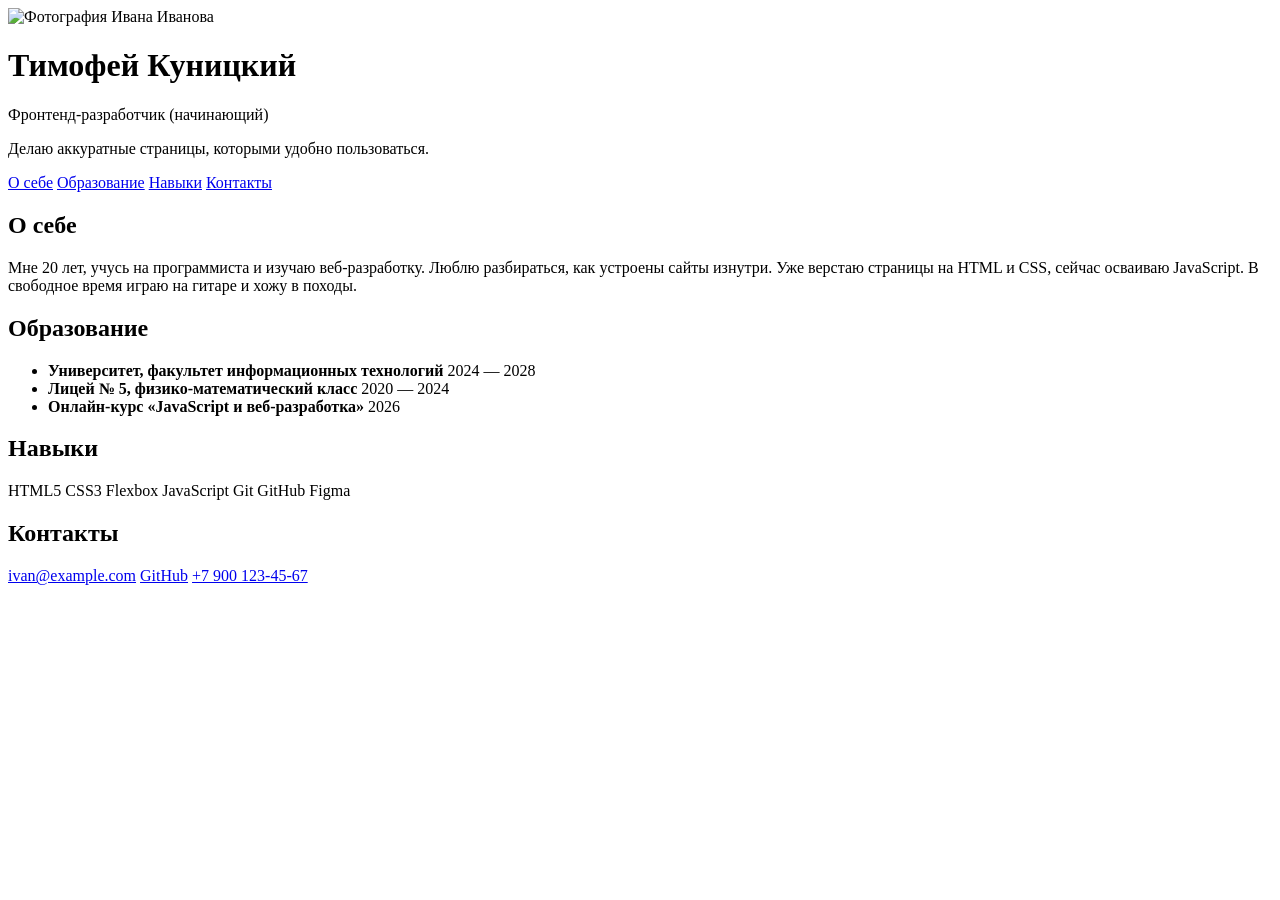
==== task1/index.html @ 8e1cfc25 "feat(task1): add semantic HTML for resume" ====
<!DOCTYPE html>
<html lang="ru">
<head>
  <meta charset="utf-8">
  <meta name="viewport" content="width=device-width, initial-scale=1">
  <title>Резюме — Тимофей Куницкий</title>
  <link rel="stylesheet" href="style.css">
</head>
<body>

  <header class="site-header">
    <img class="avatar" src="https://i.pravatar.cc/300" alt="Фотография Ивана Иванова" width="150" height="150">
    <div class="header-text">
      <h1>Тимофей Куницкий</h1>
      <p class="role">Фронтенд-разработчик (начинающий)</p>
      <p class="slogan">Делаю аккуратные страницы, которыми удобно пользоваться.</p>
    </div>
  </header>

  <nav class="main-nav">
    <a href="#about">О себе</a>
    <a href="#education">Образование</a>
    <a href="#skills">Навыки</a>
    <a href="#contacts">Контакты</a>
  </nav>

  <main class="content">

    <section id="about" class="block">
      <h2>О себе</h2>
      <p>
        Мне 20 лет, учусь на программиста и изучаю веб-разработку.
        Люблю разбираться, как устроены сайты изнутри. Уже верстаю
        страницы на HTML и CSS, сейчас осваиваю JavaScript.
        В свободное время играю на гитаре и хожу в походы.
      </p>
    </section>

    <section id="education" class="block">
      <h2>Образование</h2>
      <ul class="education-list">
        <li>
          <strong>Университет, факультет информационных технологий</strong>
          <span>2024 — 2028</span>
        </li>
        <li>
          <strong>Лицей № 5, физико-математический класс</strong>
          <span>2020 — 2024</span>
        </li>
        <li>
          <strong>Онлайн-курс «JavaScript и веб-разработка»</strong>
          <span>2026</span>
        </li>
      </ul>
    </section>

    <section id="skills" class="block">
      <h2>Навыки</h2>
      <div class="skills-list">
        <span class="skill">HTML5</span>
        <span class="skill">CSS3</span>
        <span class="skill">Flexbox</span>
        <span class="skill">JavaScript</span>
        <span class="skill">Git</span>
        <span class="skill">GitHub</span>
        <span class="skill">Figma</span>
      </div>
    </section>

  </main>

  <footer id="contacts" class="site-footer">
    <h2>Контакты</h2>
    <div class="contact-links">
      <a href="mailto:ivan@example.com">ivan@example.com</a>
      <a href="https://github.com/ivanov-ivan" target="_blank" rel="noopener">GitHub</a>
      <a href="tel:+79001234567">+7 900 123-45-67</a>
    </div>
  </footer>

</body>
</html>
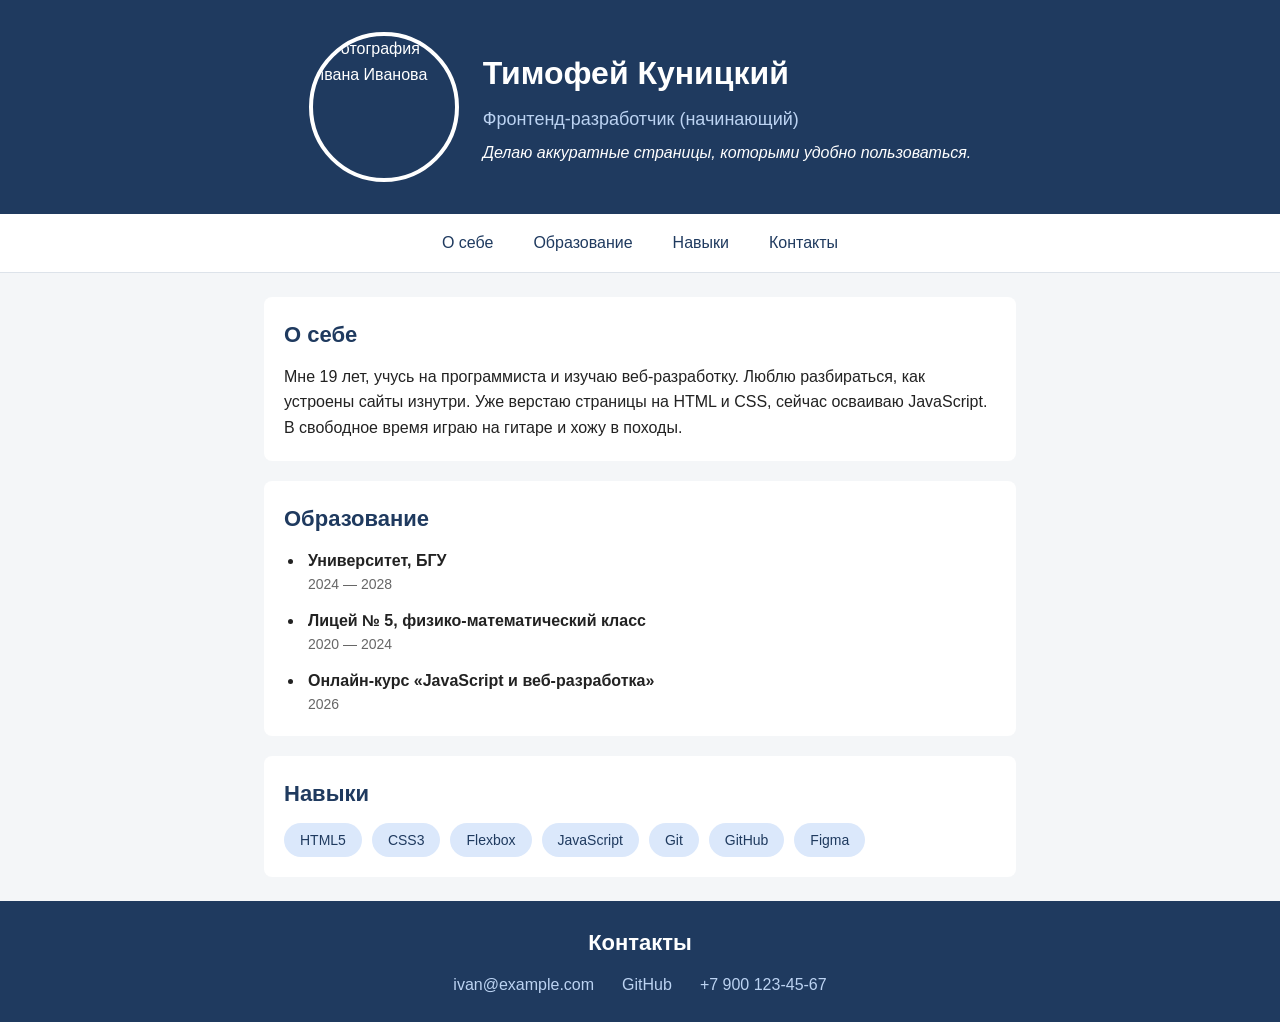
==== commit 68271cc7: "fixing data" ====
--- a/task1/index.html
+++ b/task1/index.html
@@ -29,7 +29,7 @@
     <section id="about" class="block">
       <h2>О себе</h2>
       <p>
-        Мне 20 лет, учусь на программиста и изучаю веб-разработку.
+        Мне 19 лет, учусь на программиста и изучаю веб-разработку.
         Люблю разбираться, как устроены сайты изнутри. Уже верстаю
         страницы на HTML и CSS, сейчас осваиваю JavaScript.
         В свободное время играю на гитаре и хожу в походы.
@@ -40,7 +40,7 @@
       <h2>Образование</h2>
       <ul class="education-list">
         <li>
-          <strong>Университет, факультет информационных технологий</strong>
+          <strong>Университет, БГУ</strong>
           <span>2024 — 2028</span>
         </li>
         <li>
@@ -73,7 +73,7 @@
     <h2>Контакты</h2>
     <div class="contact-links">
       <a href="mailto:ivan@example.com">ivan@example.com</a>
-      <a href="https://github.com/ivanov-ivan" target="_blank" rel="noopener">GitHub</a>
+      <a href="https://github.com/timofeykunitskiy-glitch" target="_blank" rel="noopener">GitHub</a>
       <a href="tel:+79001234567">+7 900 123-45-67</a>
     </div>
   </footer>
--- a/task1/style.css
+++ b/task1/style.css
@@ -0,0 +1,175 @@
+/* Глобально: border-box */
+* {
+  box-sizing: border-box;
+}
+
+body {
+  margin: 0;
+  font-family: Arial, Helvetica, sans-serif;
+  line-height: 1.6;
+  color: #222;
+  background: #f4f6f8;
+
+  /* Раскладка страницы: колонка из блоков */
+  display: flex;
+  flex-direction: column;
+  min-height: 100vh;
+}
+
+h1, h2, p {
+  margin: 0;
+}
+
+/* ---------- Шапка ---------- */
+.site-header {
+  display: flex;
+  flex-direction: row;       /* аватар слева, текст справа */
+  align-items: center;       /* выравнивание по вертикали */
+  justify-content: center;   /* по центру по горизонтали */
+  flex-wrap: wrap;           /* перенос, если не помещается */
+  gap: 24px;
+  padding: 32px 24px;
+  background: #1f3a5f;
+  color: #fff;
+}
+
+.avatar {
+  width: 150px;
+  height: 150px;
+  border-radius: 50%;
+  object-fit: cover;
+  border: 4px solid #fff;
+}
+
+.header-text {
+  display: flex;
+  flex-direction: column;
+  gap: 6px;
+}
+
+.role {
+  font-size: 18px;
+  color: #bcd3f2;
+}
+
+.slogan {
+  font-style: italic;
+}
+
+/* ---------- Навигация ---------- */
+.main-nav {
+  display: flex;
+  justify-content: center;
+  flex-wrap: wrap;
+  gap: 8px 24px;
+  padding: 12px 24px;
+  background: #fff;
+  border-bottom: 1px solid #dde3ea;
+}
+
+.main-nav a {
+  color: #1f3a5f;
+  text-decoration: none;
+  padding: 4px 8px;
+}
+
+.main-nav a:hover {
+  color: #d9480f;
+  text-decoration: underline;
+}
+
+/* ---------- Основное содержимое ---------- */
+.content {
+  display: flex;
+  flex-direction: column;
+  gap: 20px;
+  width: 100%;
+  max-width: 800px;
+  margin: 0 auto;
+  padding: 24px;
+  flex: 1;
+}
+
+.block {
+  display: flex;
+  flex-direction: column;
+  gap: 12px;
+  padding: 20px;
+  background: #fff;
+  border-radius: 8px;
+}
+
+h2 {
+  font-size: 22px;
+  color: #1f3a5f;
+}
+
+/* ---------- Образование ---------- */
+.education-list {
+  display: flex;
+  flex-direction: column;
+  gap: 12px;
+  margin: 0;
+  padding-left: 20px;
+}
+
+.education-list li {
+  padding-left: 4px;
+}
+
+.education-list strong,
+.education-list span {
+  display: block;
+}
+
+.education-list span {
+  color: #666;
+  font-size: 14px;
+}
+
+/* ---------- Навыки (пилюли) ---------- */
+.skills-list {
+  display: flex;
+  flex-wrap: wrap;
+  gap: 10px;
+}
+
+.skill {
+  padding: 6px 16px;
+  background: #dbe8fb;
+  color: #1f3a5f;
+  border-radius: 999px;
+  font-size: 14px;
+}
+
+/* ---------- Контакты ---------- */
+.site-footer {
+  display: flex;
+  flex-direction: column;
+  align-items: center;
+  gap: 12px;
+  padding: 24px;
+  background: #1f3a5f;
+  color: #fff;
+}
+
+.site-footer h2 {
+  color: #fff;
+}
+
+.contact-links {
+  display: flex;
+  justify-content: center;
+  flex-wrap: wrap;
+  gap: 12px 28px;
+}
+
+.contact-links a {
+  color: #bcd3f2;
+  text-decoration: none;
+}
+
+.contact-links a:hover {
+  color: #ffd43b;
+  text-decoration: underline;
+}
